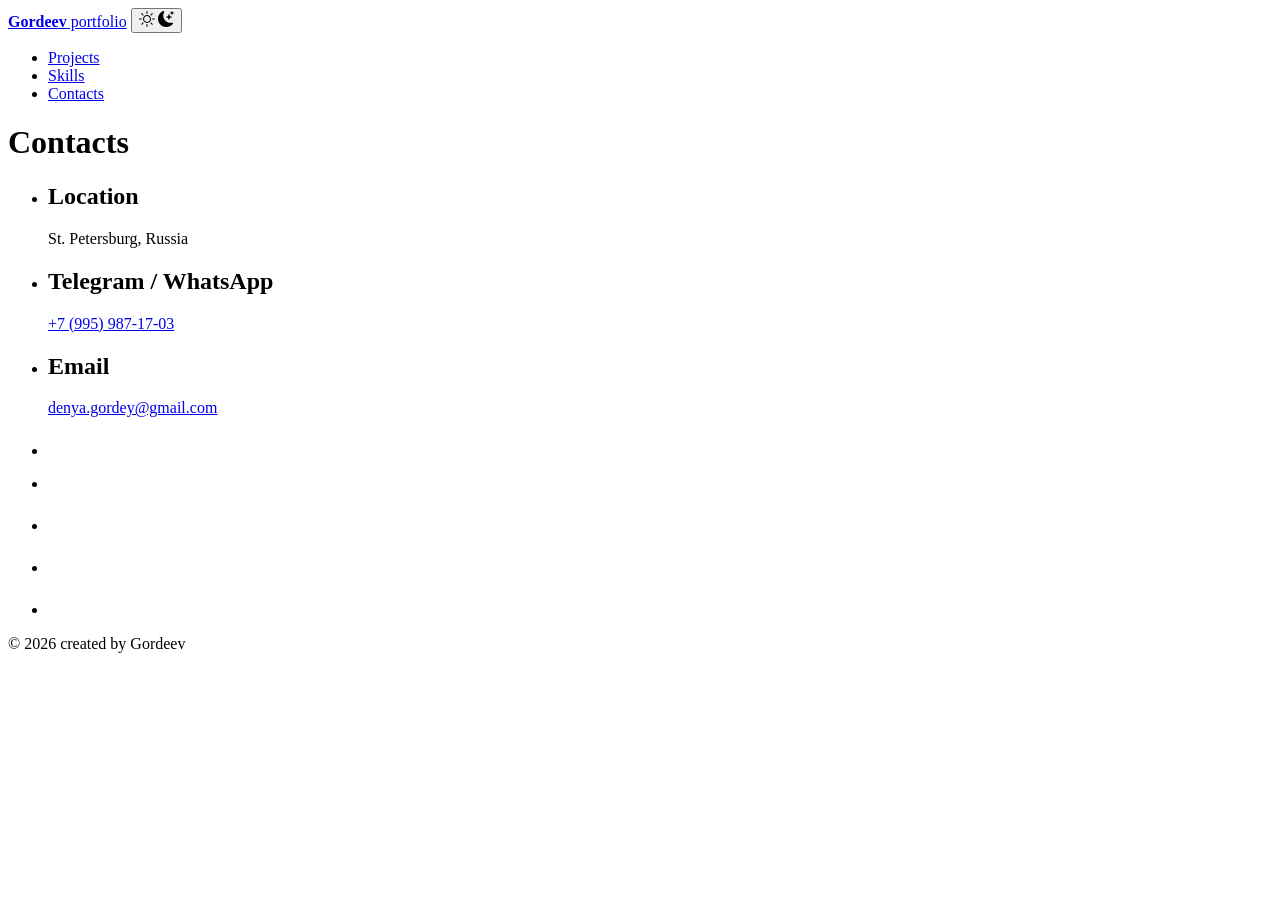
==== contacts.html @ 15900489 "Create project" ====
<!DOCTYPE html>
<html lang="en">
<head>
    <meta charset="UTF-8">
    <meta name="viewport" content="width=device-width, initial-scale=1.0">
    <title>Denis Gordeev Portfolio</title>
    <link rel="stylesheet" href="/portfolio/css/main.css">
</head>
<body>

    <nav class="nav">
        <div class="container">
            <div class="nav-row">
                <a href="./index.html" class="logo"><strong>Gordeev</strong> portfolio</a>

                <button class="dark-mode-button">
                    <img src="./img/icons/Sun.svg" alt="Light mode" class="dark-mode-button__icon">
                    <img src="./img/icons/Moon.svg" alt="Dark mode" class="dark-mode-button__icon">
                </button>
                
                <ul class="nav-list">
                    <li class="nav-list__item"><a class="nav-list__link" href="index.html">Projects</a></li>
                    <li class="nav-list__item"><a class="nav-list__link" href="./skills.html">Skills</a></li>
                    <li class="nav-list__item"><a class="nav-list__link nav-list__link--active" href="./contacts.html">Contacts</a></li>
                </ul>
            </div>
        </div>
    </nav>

    <main class="section">
        <div class="container">
            <h1 class="title-1">Contacts</h1>
            <ul class="content-list">
                <li class="content-list__item">
                    <h2 class="title-2">Location</h2>
                    <p>St. Petersburg, Russia</p>
                </li>
                <li class="content-list__item">
                    <h2 class="title-2">Telegram / WhatsApp</h2>
                    <p><a href="tel:+79959871703" class="phone">+7 (995) 987-17-03</a></p>
                </li>
                <li class="content-list__item">
                    <h2 class="title-2">Email</h2>
                    <p><a href="mailto:denya.gordey@gmail.com" class="email">denya.gordey@gmail.com</a></p>
                </li>
            </ul>
        </div>
    </main>

    <footer class="footer">
        <div class="container">
            <div class="footer-wrapper">
                <ul class="social">
                    <li class="social__item"><a href="https://vk.com/den.gordeev" target="_blank"><img src="./img/icons/vk.svg" alt="VK"></a></li>
                    <li class="social__item"><a href="https://t.me/d_gordeev" target="_blank"><img src="./img/icons/tg.svg" alt="Telegram" width="32"></a></li>
                    <li class="social__item"><a href="https://www.instagram.com/denya.gordeev/" target="_blank"><img src="./img/icons/instagram.svg" alt="Instagram"></a></li>
                    <li class="social__item"><a href="https://github.com/marblefloors" target="_blank"><img src="./img/icons/gitHub.svg" alt="GitHub"></a></li>
                    <li class="social__item"><a href="https://www.linkedin.com/in/denya-gordeev/" target="_blank"><img src="./img/icons/linkedIn.svg" alt="linkedIn"></a></li>
                </ul>
                <div class="copyright">
                    <p>© 2026 created by <span>Gordeev</span></p>
                </div>
            </div>
        </div>
    </footer>

    <script src="./js/main.js"></script>

</body>
</html>
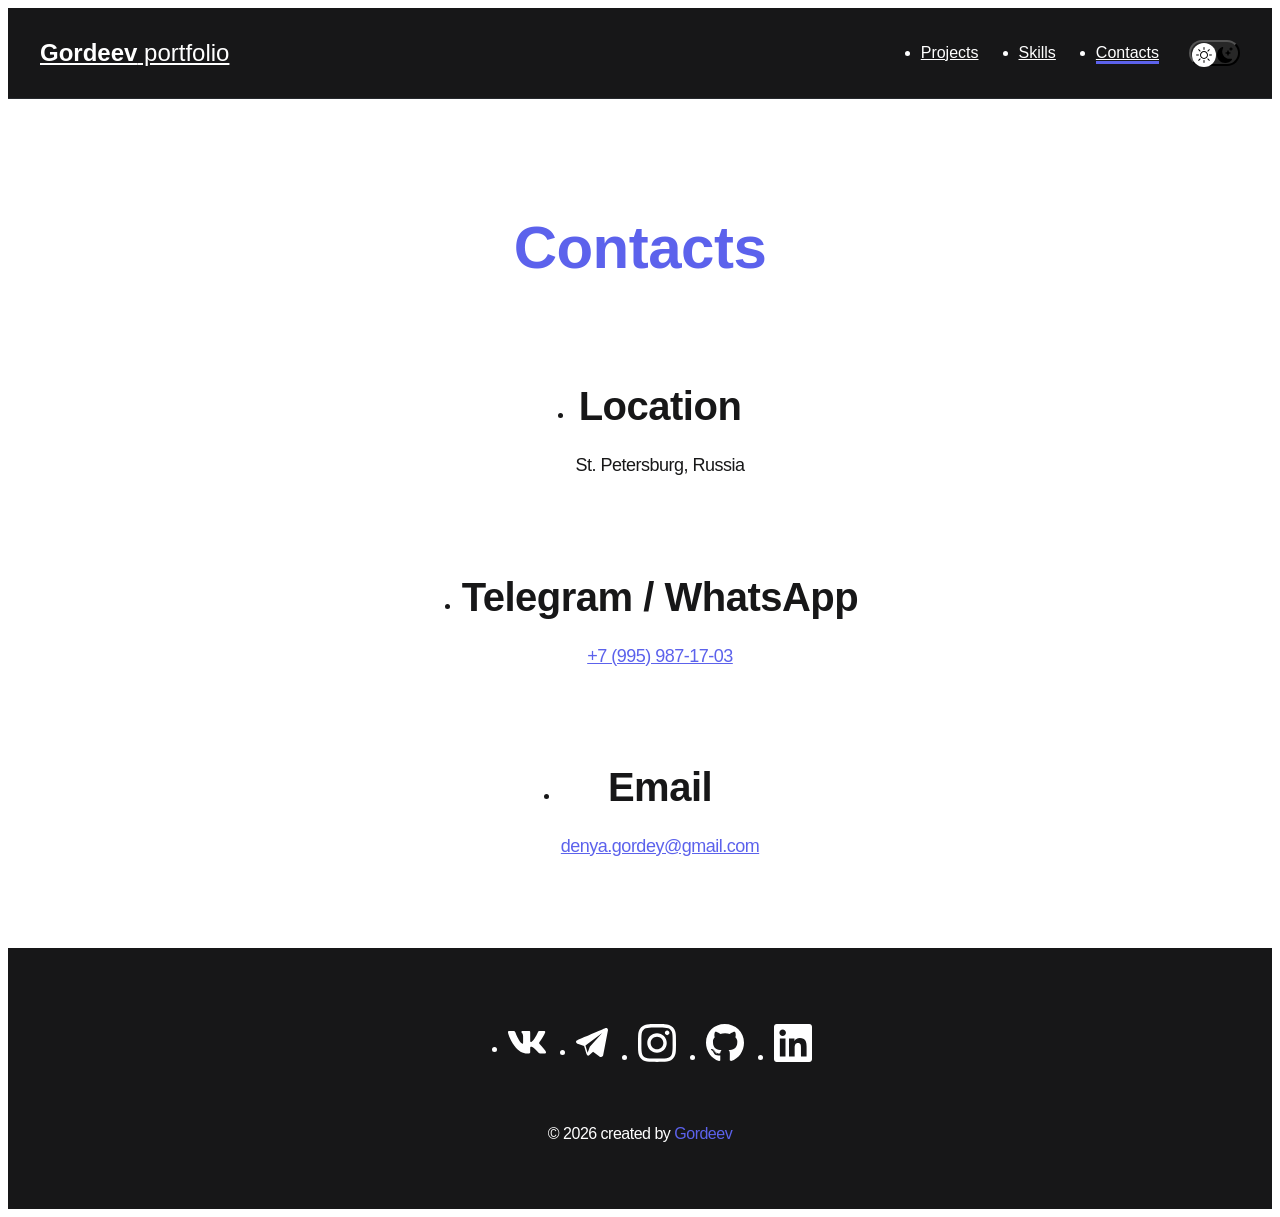
==== commit e16fbd61: "Add files via upload" ====
--- a/contacts.html
+++ b/contacts.html
@@ -4,7 +4,7 @@
     <meta charset="UTF-8">
     <meta name="viewport" content="width=device-width, initial-scale=1.0">
     <title>Denis Gordeev Portfolio</title>
-    <link rel="stylesheet" href="/portfolio/css/main.css">
+    <link rel="stylesheet" href="./css/main.css">
 </head>
 <body>
 
--- a/css/main.css
+++ b/css/main.css
@@ -0,0 +1,510 @@
+@import "/portfolio/css/reset.css";
+@import url('https://fonts.googleapis.com/css2?family=DM+Sans:ital,opsz,wght@0,9..40,100..1000;1,9..40,100..1000&family=Poppins:ital,wght@0,100;0,200;0,300;0,400;0,500;0,600;0,700;0,800;0,900;1,100;1,200;1,300;1,400;1,500;1,600;1,700;1,800;1,900&display=swap');
+
+/* 
+font-family: "Poppins", sans-serif;
+font-family: "DM Sans", sans-serif;
+*/
+
+.none {
+    display: none !important;
+}
+
+/* General */
+
+:root {
+    --total-black: #000000;
+    --black: #171718;
+    --black-border: #26292d;
+    --white: #ffffff;
+    --purple: #5C62EC;
+
+    --background-dark-color: var(--black);
+    --dark-border-color: var(--black-border);
+    --header-text-color: var(--white);
+    --main-text-color: var(--black);
+    --accent-color: var(--purple);
+
+    /* Light mode  */
+
+    --page-background-color: var(--white);
+    --page-text-color: var(--black);
+    --title-1: var(--accent-color);
+    --project-color: var(--white);
+    --project-title-color: var(--black);
+    --project-shadow-color: var(--box-shadow-light);
+    --box-shadow-light: 0px 5px 35px rgba(0, 0, 0, 0.25);
+    
+}
+
+.dark {
+    --page-background-color: #202020;
+    --page-text-color: var(--white);
+    --project-color: var(--black);
+    --project-title-color: var(--white);
+    --project-shadow-color: var(--box-shadow-dark);
+    --box-shadow-dark: 0px 5px 35px rgba(0, 0, 0, 0.8);
+    --title-1: var(--white);
+}
+
+html, body {
+    min-height: 100vh;
+    font-family: "DM Sans", sans-serif;
+    letter-spacing: -0.5px;
+    display: flex;
+    flex-direction: column;
+
+    background-color: var(--page-background-color);
+    color: var(--page-text-color);
+}
+
+a {
+    color: var(--white);
+}
+
+.container {
+    padding: 0 15px;
+    max-width: 1200px;
+    margin: 0 auto;
+}
+
+.button-outline {
+    display: flex;
+    column-gap: 10px;
+    align-items: center;
+    height: 48px;
+    border-radius: 5px;
+    padding: 12px 20px;
+    border: 1px solid var(--black);
+    color: var(--black);
+    letter-spacing: 0.15px;
+    background-color: var(--white);
+    transition: opacity 0.2s ease-in;
+}
+
+.button {
+    display: inline-block;
+    
+    background-color: var(--accent-color);
+    color: var(--white);
+
+    height: 48px;
+    padding: 12px 28px;
+    border-radius: 5px;
+    font-size: 16px;
+    line-height: 24px;
+    letter-spacing: 0.15px;
+
+    transition: opacity 0.2s ease-in;
+}
+
+.button:hover, .button-outline:hover {
+    opacity: .8;
+}
+
+.button:active, .button-outline:active {
+    position: relative;
+    top: 2px;
+}
+
+.section {
+    padding: 70px 0;
+
+}
+
+.title-1 {
+    margin-bottom: 60px;
+    font-size: 60px;
+    font-weight: 700;
+    line-height: 1.3;
+    color: var(--title-1);
+    text-align: center;
+}
+
+.title-2 {
+    font-size: 40px;
+    line-height: 1.3;
+    margin-bottom: 20px;
+    font-weight: 700;
+    columns: var(--black);
+    text-align: center;
+}
+
+/* Nav */
+
+.nav {
+    background-color: var(--background-dark-color);
+    color: var(--header-text-color);
+    
+    padding: 20px 0;
+    border-bottom: 1px solid var(--dark-border-color);
+    letter-spacing: normal;
+}
+
+.nav-row {
+    display: flex;
+    flex-wrap: wrap;
+    justify-content: flex-end;
+    align-items: center;
+
+    column-gap: 30px;
+    row-gap: 20px;
+}
+
+.logo {
+    font-size: 24px;
+    font-family: "Poppins", sans-serif;
+    margin-right: auto;
+}
+
+.nav-list {
+    display: flex;
+    row-gap: 10px;
+    flex-wrap: wrap;
+    justify-content: space-between;
+    align-items: center;
+
+    column-gap: 40px;
+    
+    font-size: 16px;
+    font-weight: 400;
+    font-family: "Poppins", sans-serif;
+}
+
+.nav-list__link {
+    transition: opacity .2s ease-in;
+}
+
+.nav-list__link:hover {
+    opacity: .5;
+}
+
+.nav-list__link--active {
+    position: relative;
+
+}
+
+.nav-list__link--active::before {
+    content: "";
+    display: block;
+
+    height: 3px;
+    width: 100%;
+    
+    background-color: var(--accent-color);
+
+    position: absolute;
+    bottom: 0;
+    top: 100%;
+}
+
+/* Dark mode button */
+
+.dark-mode-button {
+    display: flex;
+    justify-content: space-between;
+    position: relative;
+    width: 51px;
+    height: 26px;
+    background-color: #272727;
+    border-radius: 50px;
+    padding: 5px;
+    order: 999;
+}
+
+.dark-mode-button::before {
+    content: "";
+    position: absolute;
+    top: 1px;
+    left: 1px;
+    display: block;
+    width: 24px;
+    height: 24px;
+    border-radius: 50%;
+    background-color: #ffffff;
+    transition: left .2s ease-in;
+}
+
+.dark-mode-button--active::before {
+    left: 26px;
+}
+
+.dark-mode-button__icon {
+    position: relative;
+}
+
+/* Header */
+
+.header {
+    background-color: var(--background-dark-color);
+    background-image: url('./../img/header-bg.png');
+    background-repeat: no-repeat;
+    background-size: auto;
+    background-position: center center;
+
+    color: var(--header-text-color);
+
+    display: flex;
+    justify-content: center;
+    align-items: center;
+
+    min-height: 695px;
+    padding: 40px 0;
+    text-align: center;
+}
+
+.header-content {
+    padding: 0 15px;
+    max-width: 660px;
+}
+
+.header__title {
+    font-size: 40px;
+    font-weight: 700;
+    line-height: 1.4;
+}
+
+.header__title strong {
+    font-size: 60px;
+}
+
+.header__title span {
+    color: var(--accent-color);
+}
+
+.header__text {
+    margin-top: 20px;
+    font-size: 18px;
+    line-height: 1.3;
+}
+
+.header__text p + p {
+    margin-top: .5em;
+}
+
+.header__button {
+    margin-top: 40px;
+}
+
+/* Projects */
+
+.projects {
+    display: flex;
+    justify-content: space-between;
+    justify-content: center;
+    flex-wrap: wrap;
+    column-gap: 30px;
+    row-gap: 30px;
+}
+
+.project {
+    max-width: 370px;
+    background-color: var(--project-color);
+    box-shadow: var(--project-shadow-color);
+    border-radius: 10px;
+}
+
+.project__img {
+    border-radius: 10px;
+}
+
+.project__title {
+    font-size: 24px;
+    line-height: 1.3;
+    font-weight: 700;
+    padding: 15px 20px 25px;
+
+    color: var(--project-title-color);
+}
+
+/* Project details */
+
+.project-details {
+    max-width: 865px;
+    margin: 0 auto;
+
+    display: flex;
+    flex-direction: column;
+    align-items: center;
+}
+
+.project-details__cover {
+    width: 100%;
+    max-width: 865px;
+    margin-bottom: 40px;
+    box-shadow: 0px 5px 35px rgba(0, 0, 0, 0.25);
+    border-radius: 30px;
+}
+
+.project-details__desk {
+    font-size: 24px;
+    font-weight: 700;
+    line-height: 1.3;
+    margin-bottom: 30px;
+}
+
+/* Content list */
+
+.content-list {
+    max-width: 570px;
+    display: flex;
+    flex-direction: column;
+    align-items: center;
+    text-align: center;
+    margin: 0 auto;
+    row-gap: 40px;
+}
+
+.content-list__item {
+    font-size: 18px;
+    line-height: 1.5;
+}
+
+.content-list__item p + p {
+    margin-top: .5em;
+}
+
+.content-list__item .phone, .content-list__item .email {
+    color: var(--accent-color);
+}
+
+/* Footer */
+
+.footer {
+    padding: 60px 0 50px;
+    background-color: var(--background-dark-color);
+    color: var(--header-text-color);
+    margin-top: auto;
+}
+
+.footer-wrapper {
+    display: flex;
+    justify-content: center;
+    align-items: center;
+    flex-direction: column;
+    row-gap: 27px;
+}
+
+.social {
+    display: flex;
+    justify-content: space-between;
+    vertical-align: middle;
+    align-items: center;
+    column-gap: 30px;
+}
+
+.copyright {
+    font-size: 16px;
+}
+
+.copyright p + p {
+    margin-top: .5em;
+}
+
+.copyright span {
+    color: var(--accent-color);
+}
+
+/* Mobile  */
+
+@media (max-width: 1200px) {
+
+    /* Header  */
+
+    .project {
+        max-width: 420px;
+    }
+
+}
+
+@media (max-width: 900px) {
+
+    /* Header  */
+
+    .project {
+        max-width: 600px;
+    }
+
+}
+
+@media (max-width: 620px) {
+
+    /* Nav  */
+
+    .nav-row {
+        justify-content: space-between;
+    }
+
+    .header {
+        background-size: cover;
+        min-height: unset;
+    }
+    
+    .header__title {
+        font-size: 20px;
+    }
+
+    .header__title strong {
+        font-size: 30px;
+    }
+
+    .header__text {
+        font-size: 16px;
+    }
+    
+    .header__button {
+        margin-top: 20px;
+    }
+
+    .dark-mode-button {
+        order: 0;
+    }
+
+    /* Header  */
+
+    .title-1 {
+        font-size: 30px;
+        margin-bottom: 30px;
+    }
+
+    .title-2 {
+        font-size: 25px;
+    }
+
+    .projects {
+        row-gap: 20px;
+    }
+
+    .project {
+        max-width: 420px;
+    }
+
+    .project__title {
+        font-size: 20px;
+    }
+
+    .section {
+        padding: 40px 0;
+    }
+
+    /* Content list */
+
+    .content-list {
+        row-gap: 30px;
+    }
+    
+    /* Footer  */
+
+    .footer {
+        padding: 40px 0 40px;
+    }
+
+    .social {
+        column-gap: 20px;
+    }
+
+    .social__item {
+        width: 28px;
+    }
+    
+}
